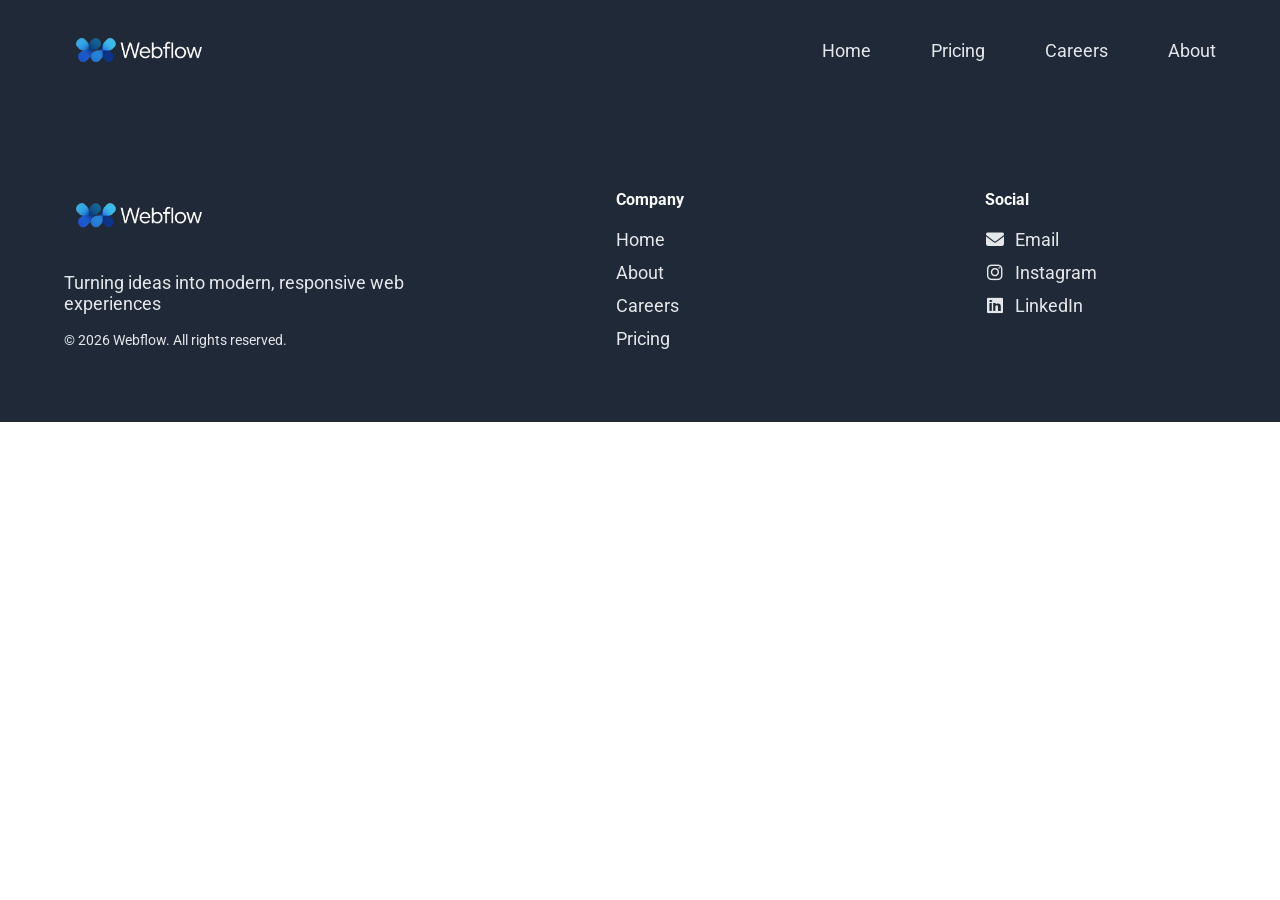
==== pages/about.html @ f8df294a "Added nav and header for the about page (html and css)" ====
<!DOCTYPE html>
<html lang="en">

<head>
    <meta charset="UTF-8">
    <meta name="viewport" content="width=device-width, initial-scale=1.0">
    <title>Webflow - About Us</title>
    <link rel="stylesheet" href="../css/styleAboutPage.css">
    <link rel="stylesheet" href="../css/variables.css">
    <link rel="stylesheet" href="https://cdnjs.cloudflare.com/ajax/libs/font-awesome/6.7.2/css/all.min.css">
</head>

<body>
    <header>
        <nav>
            <div class="nav-brand">
                <img id="nav-logo" src="../images/homePage/logo.png" alt="Logo">
            </div>
            <div id="nav-links-header">
                <a href="../index.html">Home</a>
                <a href="pricing.html">Pricing</a>
                <a href="careers.html">Careers</a>
                <a href="about.html">About</a>
            </div>
        </nav>
    </header>

    <main>
        
    </main>


    <footer>
        <div id="footer-left">
            <img id="footer-logo" src="../images/homePage/logo_cropped.png" alt="Logo">
            <p id="footer-text">Turning ideas into modern, responsive web experiences</p>
            <p id="footer-copyright">© 2026 Webflow. All rights reserved.</p>
        </div>
        <nav class="footer-links">
            <ul>
                <h4>Company</h4>
                <li><a href="../index.html">Home</a></li>
                <li><a href="about.html">About</a></li>
                <li><a href="careers.html">Careers</a></li>
                <li><a href="pricing.html">Pricing</a></li>
            </ul>
        </nav>
        <nav class="footer-links">
            <ul>
                <h4>Social</h4>
                <li>
                    <a href="mailto:">
                        <i class="fa-solid fa-envelope"></i>
                        <span>Email</span>
                    </a>
                </li>
                <li>
                    <a href="https://instagram.com">
                        <i class="fa-brands fa-instagram"></i>
                        <span>Instagram</span>
                    </a>
                </li>
                <li>
                    <a href="https://linkedin.com">
                        <i class="fa-brands fa-linkedin"></i>
                        <span>LinkedIn</span>
                    </a>
                </li>
            </ul>
        </nav>
    </footer>
</body>

</html>
---- css/styleAboutPage.css ----
body {
    margin: 0;
    padding: 0;
    font-family: var(--font-family);
}

img{
    max-width: 100%;
    height: auto;
}

header,
footer{
    background-color: var(--hero-footer-background);
    padding: 0 5% 60px;
}

/* nav-section */

nav {
    display: flex;
    justify-content: space-between;
    align-items: center;
    height: 100px;
}
.nav-brand{
    display: flex;
    align-items: center;
}

#nav-logo{
    width: 150px;
    height: 150px;
    object-fit: contain;
}

#nav-links-header {
    display: flex;   
    gap: 60px;
 
}

#nav-links-header a {
    color: var(--header-link-text);
    font-family: var(--font-family);
    font-size: var(--header-link-size);
    text-decoration: none;
    position: relative;
    transition: color 0.3s ease;
}

#nav-links-header a::after {
    content: "";
    position: absolute;
    left: 50%;
    bottom: -8px;
    width: 0;
    height: 2px;
    background-color: var(--button-background);
    border-radius: 10px;
    transform: translateX(-50%);
    transition: width 0.3s ease;
}

#nav-links-header a:hover {
    color: var(--button-background);
}

#nav-links-header a:hover::after {
    width: 100%;
}

/* footer Section */
 footer{
    display: flex;
    flex-wrap: wrap;
    align-items: flex-start;
    gap: 40px;
 }
 
 #footer-left{
    flex: 1;
    min-width: 300px;
    max-width: 350px;
    padding-right: 20px;
    padding-top: 20px;
 }

 #footer-logo{
    width: 150px;
    height: 70px;
    object-fit: contain;

 }

#footer-text{
    color: var(--hero-secondary-text);
    font-size: var(--hero-secondary-size);
}

#footer-copyright{
    color: var(--hero-secondary-text);
    font-size: 14px;
}

.footer-links{
     display: flex;
    flex-direction: column;
    flex: 1;
    min-width: 150px;
    margin-top: 30px;
}

.footer-links ul {
    list-style: none;
    padding: 0;
    margin: 0;
}

.footer-links h4 {
    color: var(--hero-main-text);
    margin: 0 0 20px;
    
}


.footer-links li {
    margin-bottom: 12px;
}

.footer-links i {
    width: 20px;
    font-size: 18px;
    text-align: center;
    transition: color 0.2s ease;

}

.footer-links a {
    display: flex;
    align-items: center;
    gap: 10px;
    color: var(--hero-secondary-text);
    text-decoration: none;
    font-size: var(--hero-secondary-size);
    transition: color 0.2s ease;
}

.footer-links a:hover,
.footer-links a:hover span,
.footer-links a:hover i {
    color: #3882F6 !important;
}
---- css/variables.css ----
@import url('https://fonts.googleapis.com/css2?family=Roboto:ital,wght@0,300;0,400;0,700;0,800;1,300&display=swap');

:root {
    /* Background Colors */
    --hero-footer-background: #1F2937;
    --quote-background: #E5E7EB;
    --call-to-action-background: #3882F6;
    
    /* Text Colors */
    --paragraph-text: #F9FAF8;
    --hero-main-text: #F9FAF8;
    --hero-secondary-text: #E5E7EB;
    --header-link-text: #E5E7EB;
    --header-logo-text: #F9FAF8;
    --information-header-text: #1F2937;
    --quote-text: #1F2937;
    
    /* Button */
    --button-background: #3882F6;

    /* Font Family */
    --font-family: "Roboto", sans-serif;

    /* Font Sizes */
    --hero-main-size: 48px;
    --hero-secondary-size: 18px;
    --header-link-size: 18px;
    --header-logo-size: 24px;
    --information-header-size: 36px;
    --quote-size: 36px;

    /* Font Weights */
    --hero-main-weight: 800;
    --information-header-weight: 800;
    --quote-weight: 300;

    /* Font Styles */
    --quote-style: italic;
    
    /* Pricing */
    --pricing-card-background: #F9FAF8;
    --pricing-card-text: #1F2937;
    --pricing-card-secondary-text: #6B7280;
    --pricing-featured-background: rgba(56, 130, 246, 0.12);
    --pricing-button-background: #1F2937;
    --pricing-button-hover: #3882F6;
}
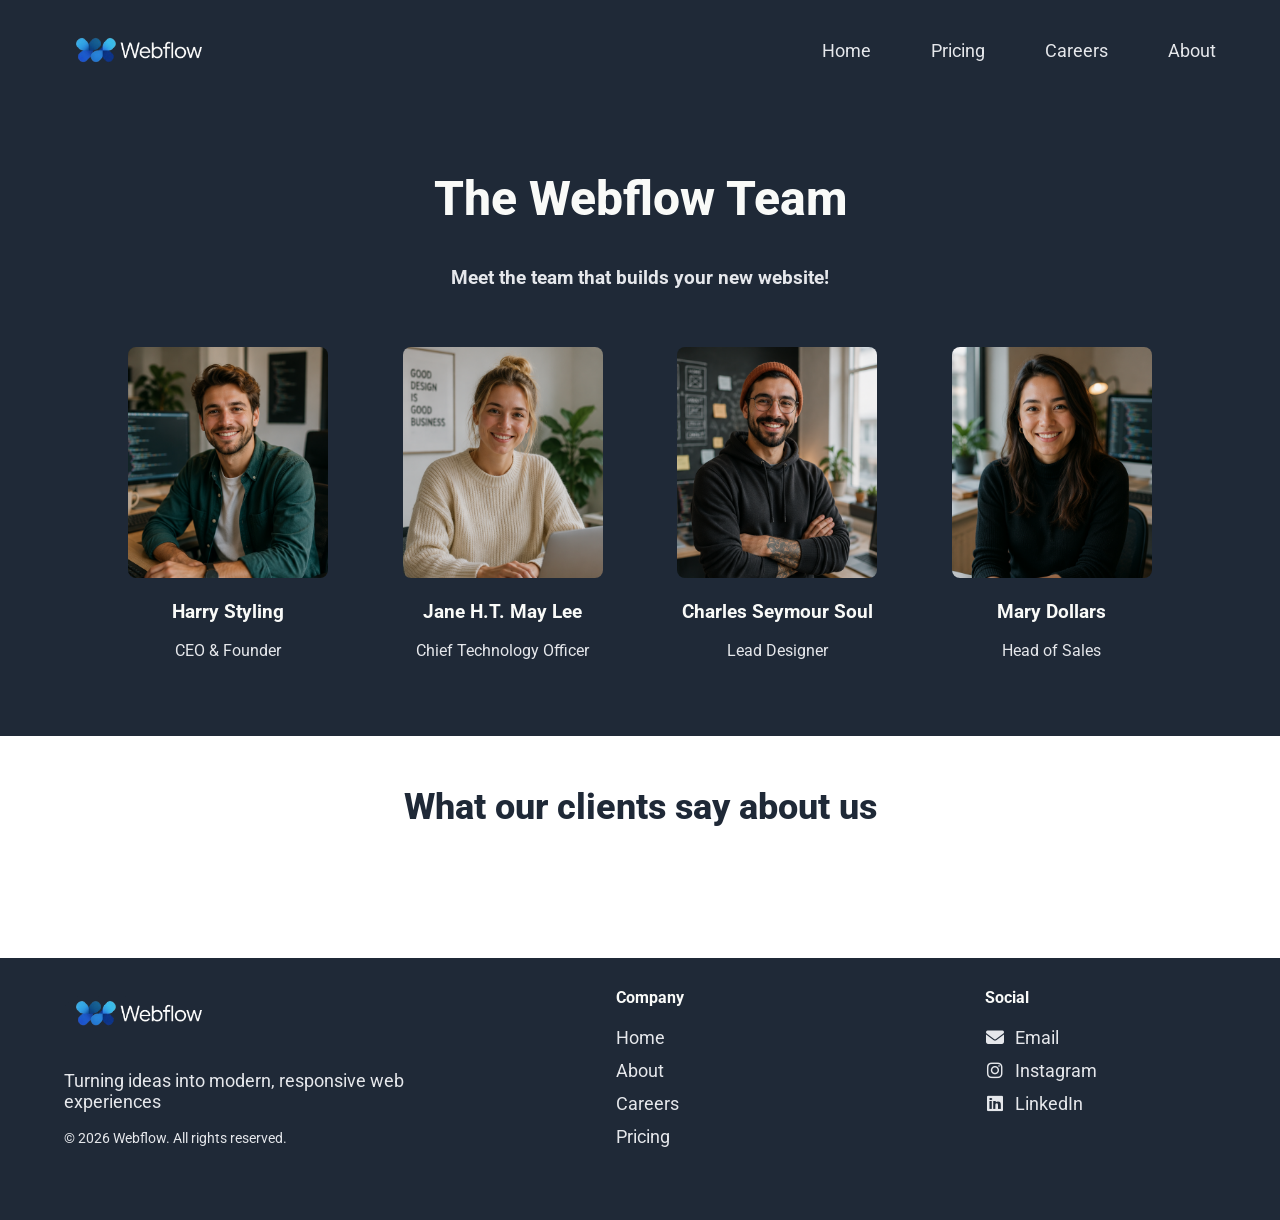
==== commit 54730dc7: "Added more styling and framework for a testimonials section" ====
--- a/pages/about.html
+++ b/pages/about.html
@@ -26,6 +26,43 @@
     </header>
 
     <main>
+        <section class="our-team-section">
+            <div class="section-header team-header">
+                <h1>The Webflow Team</h1>
+                <h3>Meet the team that builds your new website!</h3>
+            </div>
+            <div class="team-members-container">
+                <article class="team-member">
+                    <img src="../images/aboutPage/webflow-ceo.jpg" alt="The CEO of Webflow" class="team-photo">
+                    <h3>Harry Styling</h3>
+                    <p>CEO & Founder</p>
+                </article>
+                <article class="team-member">
+                    <img src="../images/aboutPage/webflow-cto.jpg" alt="The CTO of Webflow" class="team-photo">
+                    <h3>Jane H.T. May Lee</h3>
+                    <p>Chief Technology Officer</p>
+                </article>
+                <article class="team-member">
+                    <img src="../images/aboutPage/webflow-lead-designer.jpg" alt="The Lead Designer of Webflow" class="team-photo">
+                    <h3>Charles Seymour Soul</h3>
+                    <p>Lead Designer</p>
+                </article>
+                <article class="team-member">
+                    <img src="../images/aboutPage/webflow-head-of-sales.jpg" alt="The Head of Sales of Webflow" class="team-photo">
+                    <h3>Mary Dollars</h3>
+                    <p>Head of Sales</p>
+            </div>
+        </section>
+
+        <section class="testimonials-section">
+            <div class="section-header review-section">
+                <h2>What our clients say about us</h2>
+            </div>
+            <div class="testimonials-container">
+                
+            </div>
+
+        </section>
         
     </main>
 
--- a/css/styleAboutPage.css
+++ b/css/styleAboutPage.css
@@ -70,7 +70,72 @@
     width: 100%;
 }
 
+/* Main Section */
+
+.our-team-section {
+    display: flex;
+    flex-direction: column;
+    align-items: center;
+    text-align: center;
+    background-color: var(--hero-footer-background);
+    padding-bottom: 60px;
+    margin-top: -30px;
+}
+
+.section-header {
+    margin-bottom: 40px;
+}
+
+.team-header h1 {
+    color: var(--hero-main-text);
+    font-size: var(--hero-main-size);
+    font-weight: var(--hero-main-weight);
+}
+
+.team-header h3 {
+    color: var(--hero-secondary-text);
+}
+
+.team-members-container {
+    display: flex;
+    flex-direction: row;
+    flex-wrap: wrap;
+    justify-content: space-between;
+    width: 80vw;
+    gap: 40px;
+}
+
+.team-member h3 {
+    color: var(--hero-main-text);
+}
+
+.team-member p {
+    color: var(--hero-secondary-text);
+}
+
+.team-photo {
+    width: 200px;
+    height: auto;
+    border-radius: 8px;
+}
+
+.testimonials-section {
+    display: flex;
+    flex-direction: column;
+    align-items: center;
+    text-align: center;
+    padding-bottom: 60px;
+    margin-top: 20px;
+}
+
+.review-section h2 {
+    color: var(--information-header-text);
+    font-weight: var(--information-header-weight);
+    font-size: var(--information-header-size);
+}
+
 /* footer Section */
+
  footer{
     display: flex;
     flex-wrap: wrap;
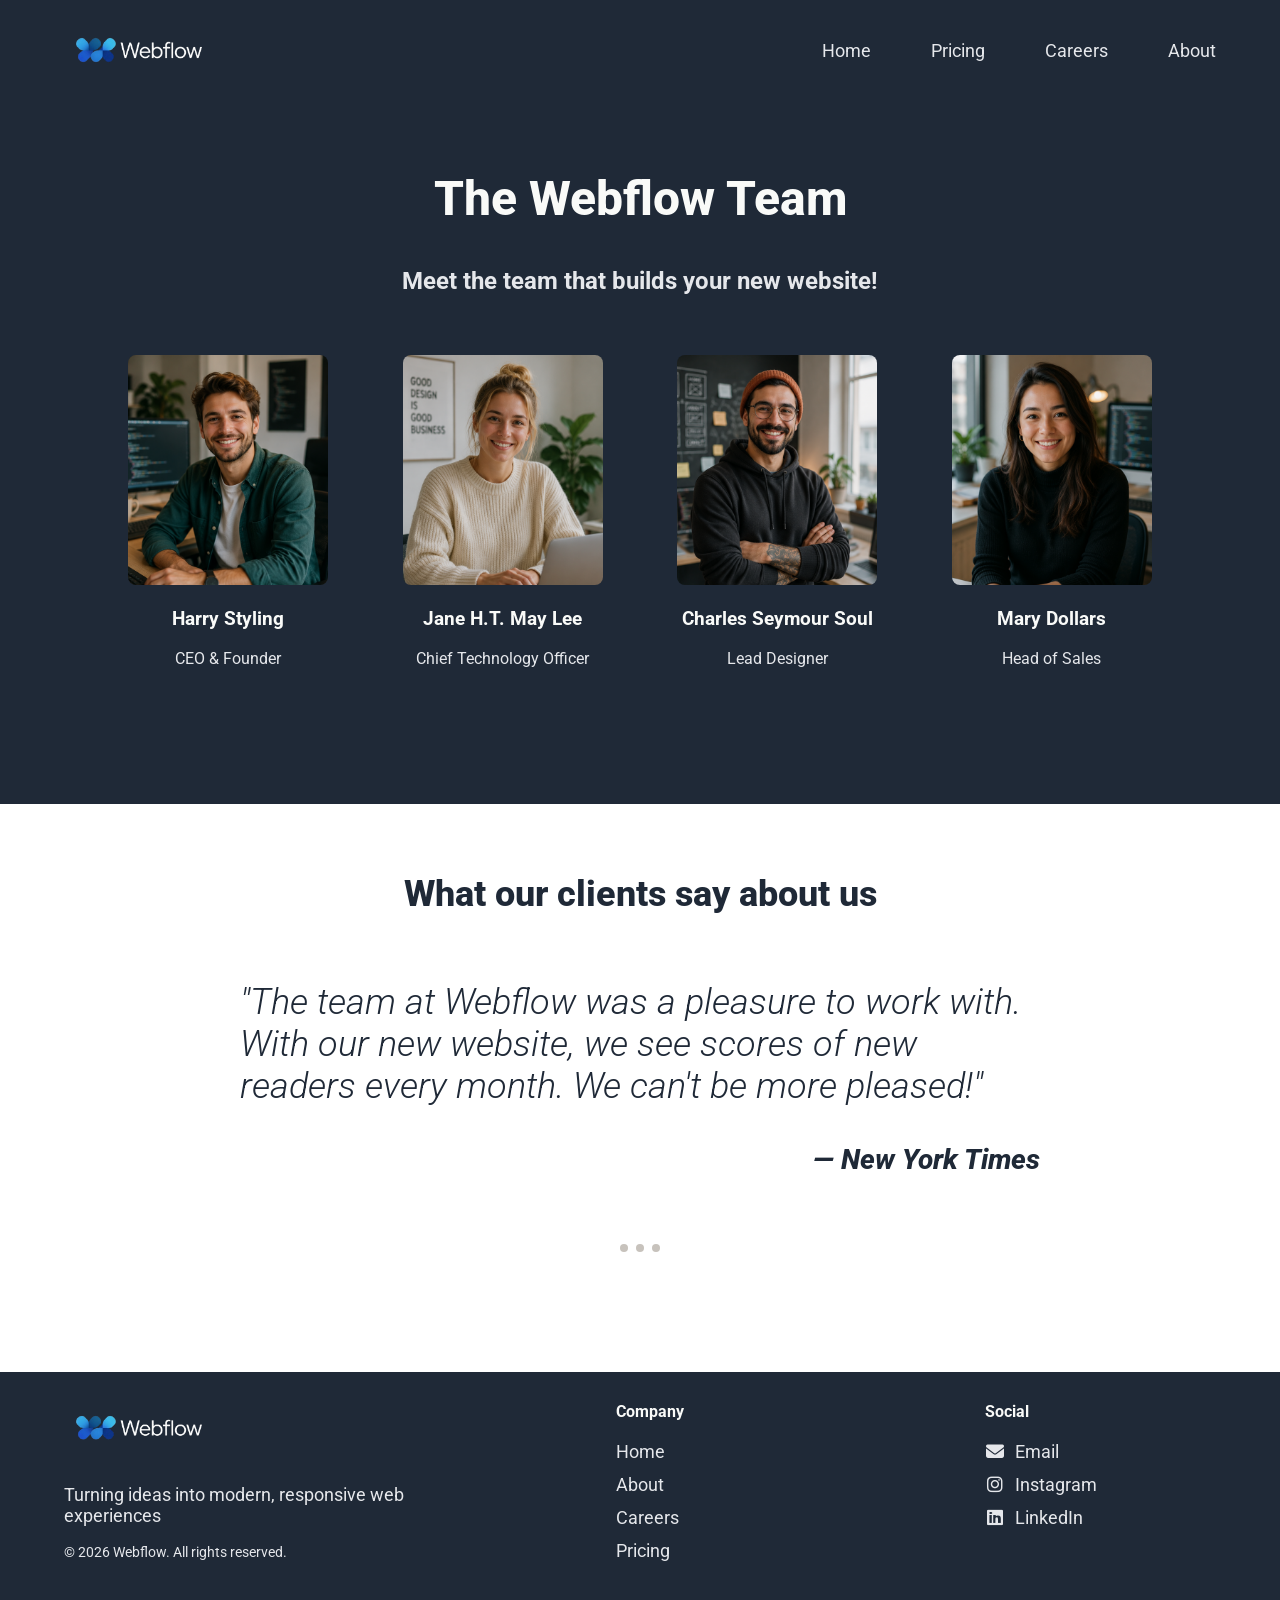
==== commit 59edcfe5: "Added quotes and a carousel for the testimonial section" ====
--- a/pages/about.html
+++ b/pages/about.html
@@ -29,7 +29,7 @@
         <section class="our-team-section">
             <div class="section-header team-header">
                 <h1>The Webflow Team</h1>
-                <h3>Meet the team that builds your new website!</h3>
+                <h2>Meet the team that builds your new website!</h2>
             </div>
             <div class="team-members-container">
                 <article class="team-member">
@@ -51,6 +51,7 @@
                     <img src="../images/aboutPage/webflow-head-of-sales.jpg" alt="The Head of Sales of Webflow" class="team-photo">
                     <h3>Mary Dollars</h3>
                     <p>Head of Sales</p>
+                </article>    
             </div>
         </section>
 
@@ -59,13 +60,39 @@
                 <h2>What our clients say about us</h2>
             </div>
             <div class="testimonials-container">
-                
+                <div class="quote-track">
+                    <div class="quote-content" id="quote-1">
+                        <p>
+                            "The team at Webflow was a pleasure to work with. 
+                            With our new website, we see scores of new readers every month. We can't be more pleased!"
+                        </p>
+                        <p class="author-quote">— New York Times</p>
+                    </div>
+                    <div class="quote-content" id="quote-2">
+                        <p>
+                            "Quick, efficient and professional. That's how we would describe our experience with Webflow.
+                            If you need a new website, we highly recommend them."
+                        </p>
+                        <p class="author-quote">— The Verge</p>
+                    </div>
+                    <div class="quote-content" id="quote-3">
+                        <p>
+                            "At first we thought building a new website would be a long and painful process. But Webflow made it easy
+                            and we are thrilled with the results."
+                        </p>
+                        <p class="author-quote">— TechCrunch</p>
+                    </div>
+                </div>
             </div>
 
+            <div class="dots">
+                <a href="#quote-1"></a>
+                <a href="#quote-2"></a>
+                <a href="#quote-3"></a>
+            </div>
+            </div>
         </section>
-        
     </main>
-
 
     <footer>
         <div id="footer-left">
--- a/css/styleAboutPage.css
+++ b/css/styleAboutPage.css
@@ -78,11 +78,11 @@
     align-items: center;
     text-align: center;
     background-color: var(--hero-footer-background);
-    padding-bottom: 60px;
+    padding-bottom: 120px;
     margin-top: -30px;
 }
 
-.section-header {
+.team-header {
     margin-bottom: 40px;
 }
 
@@ -92,7 +92,7 @@
     font-weight: var(--hero-main-weight);
 }
 
-.team-header h3 {
+.team-header h2 {
     color: var(--hero-secondary-text);
 }
 
@@ -124,14 +124,64 @@
     flex-direction: column;
     align-items: center;
     text-align: center;
-    padding-bottom: 60px;
-    margin-top: 20px;
+    padding-bottom: 120px;
+    margin-top: 40px;
+}
+
+.testimonials-container {
+    position: relative;
+    overflow: hidden;
+    max-width: 800px;
+    margin: 0 auto;
 }
 
 .review-section h2 {
     color: var(--information-header-text);
     font-weight: var(--information-header-weight);
     font-size: var(--information-header-size);
+}
+
+.quote-track {
+    display: flex;
+    overflow-x: auto;
+    scroll-snap-type: x mandatory;
+    scroll-behavior: smooth;
+    -webkit-overflow-scrolling: touch;
+    scrollbar-width: none;
+}
+
+.quote-content{
+    max-width: 800px;
+    margin: 0 auto;
+    font-size: var(--quote-size);
+    font-style: var(--quote-style);
+    font-weight: var(--quote-weight);
+    color: var(--quote-text);
+    text-align: left;
+    flex: 0 0 100%;
+    scroll-snap-align: start;
+    min-height: 160px;
+}
+
+.author-quote {
+    color: var(--quote-text);
+    font-weight: 800;
+    font-size: 28px;
+    text-align: right;
+}
+
+.dots {
+    display: flex;
+    justify-content: center;
+    gap: 8px;
+    margin-top: 40px;
+}
+.dots a {
+    width: 8px;
+    height: 8px;
+    border-radius: 50%;
+    background: #c7c2bc;
+    text-decoration: none;
 }
 
 /* footer Section */
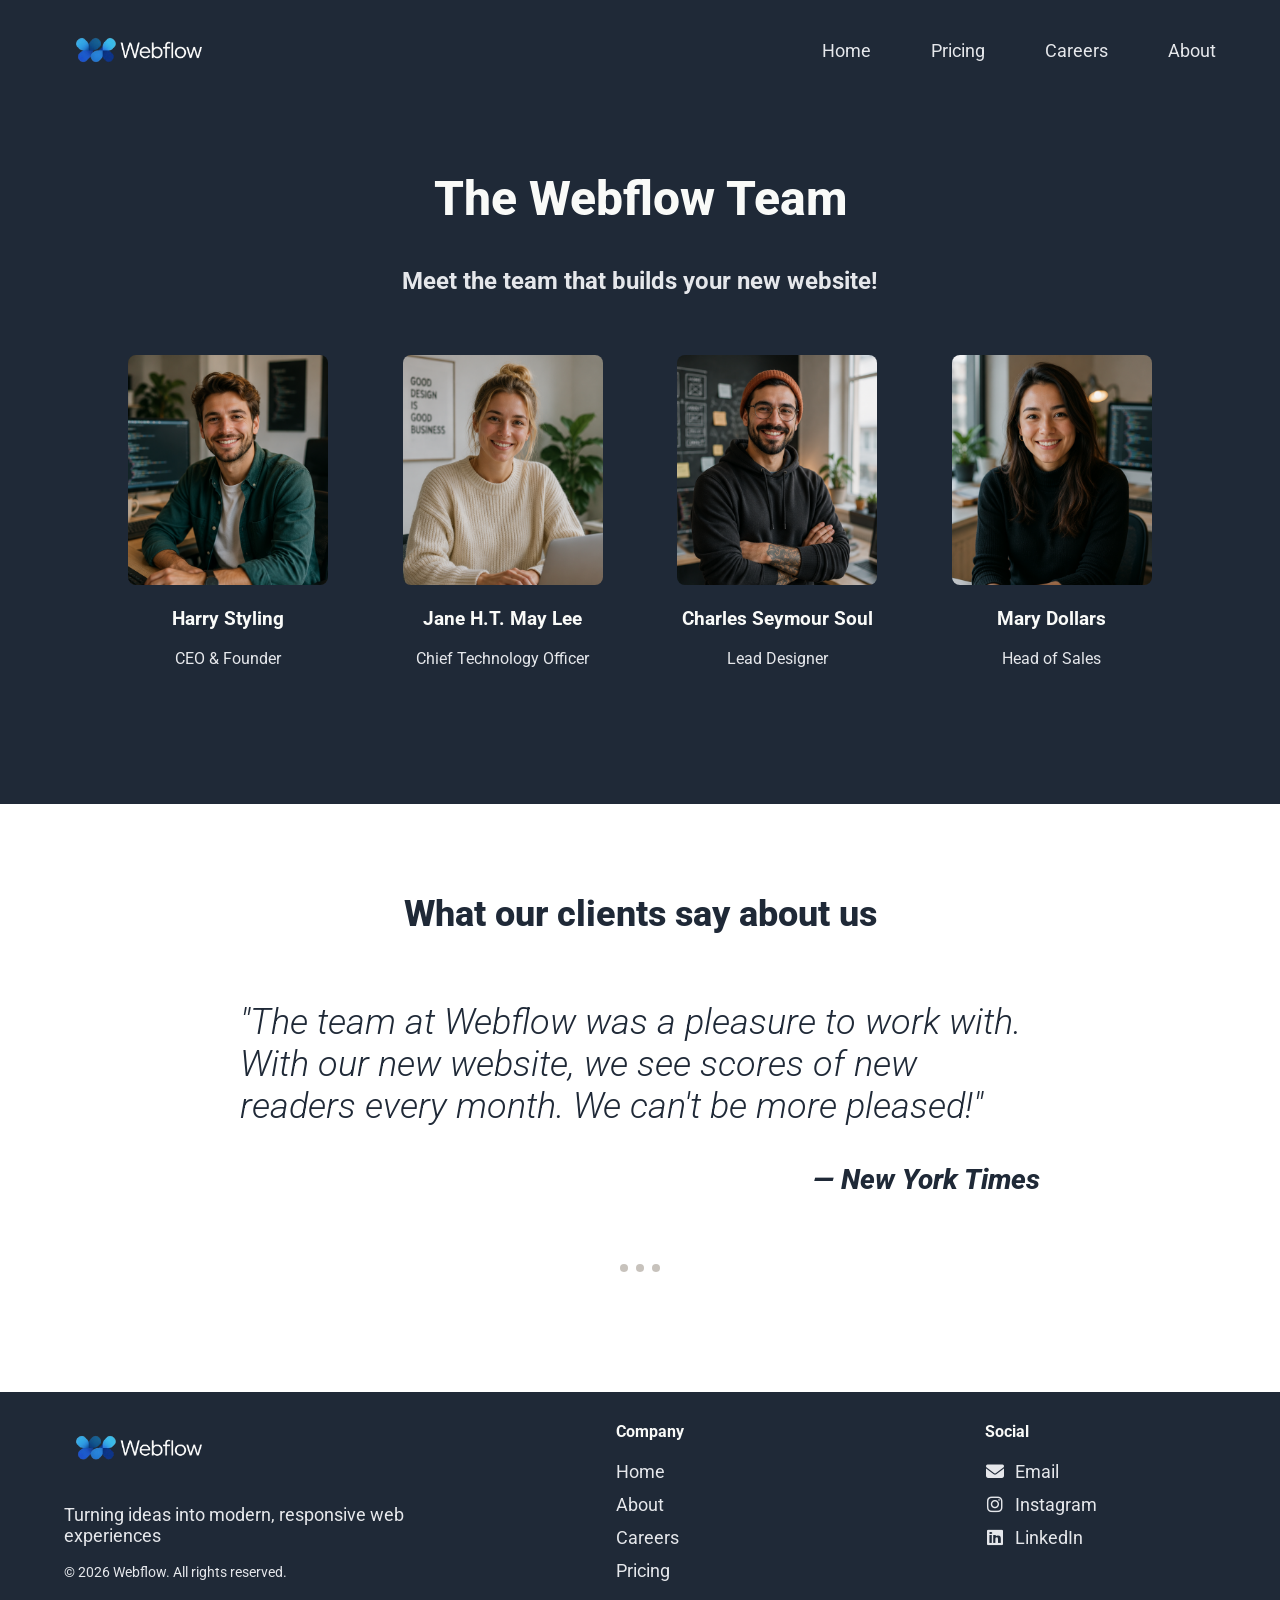
==== commit 615ad0d3: "Renamed testimonials to reviews for clarification" ====
--- a/pages/about.html
+++ b/pages/about.html
@@ -55,11 +55,11 @@
             </div>
         </section>
 
-        <section class="testimonials-section">
-            <div class="section-header review-section">
+        <section class="review-section">
+            <div class="section-header review-header">
                 <h2>What our clients say about us</h2>
             </div>
-            <div class="testimonials-container">
+            <div class="review-container">
                 <div class="quote-track">
                     <div class="quote-content" id="quote-1">
                         <p>
--- a/css/styleAboutPage.css
+++ b/css/styleAboutPage.css
@@ -119,23 +119,23 @@
     border-radius: 8px;
 }
 
-.testimonials-section {
+.review-section {
     display: flex;
     flex-direction: column;
     align-items: center;
     text-align: center;
     padding-bottom: 120px;
-    margin-top: 40px;
-}
-
-.testimonials-container {
+    margin-top: 60px;
+}
+
+.review-container {
     position: relative;
     overflow: hidden;
     max-width: 800px;
     margin: 0 auto;
 }
 
-.review-section h2 {
+.review-header h2 {
     color: var(--information-header-text);
     font-weight: var(--information-header-weight);
     font-size: var(--information-header-size);
